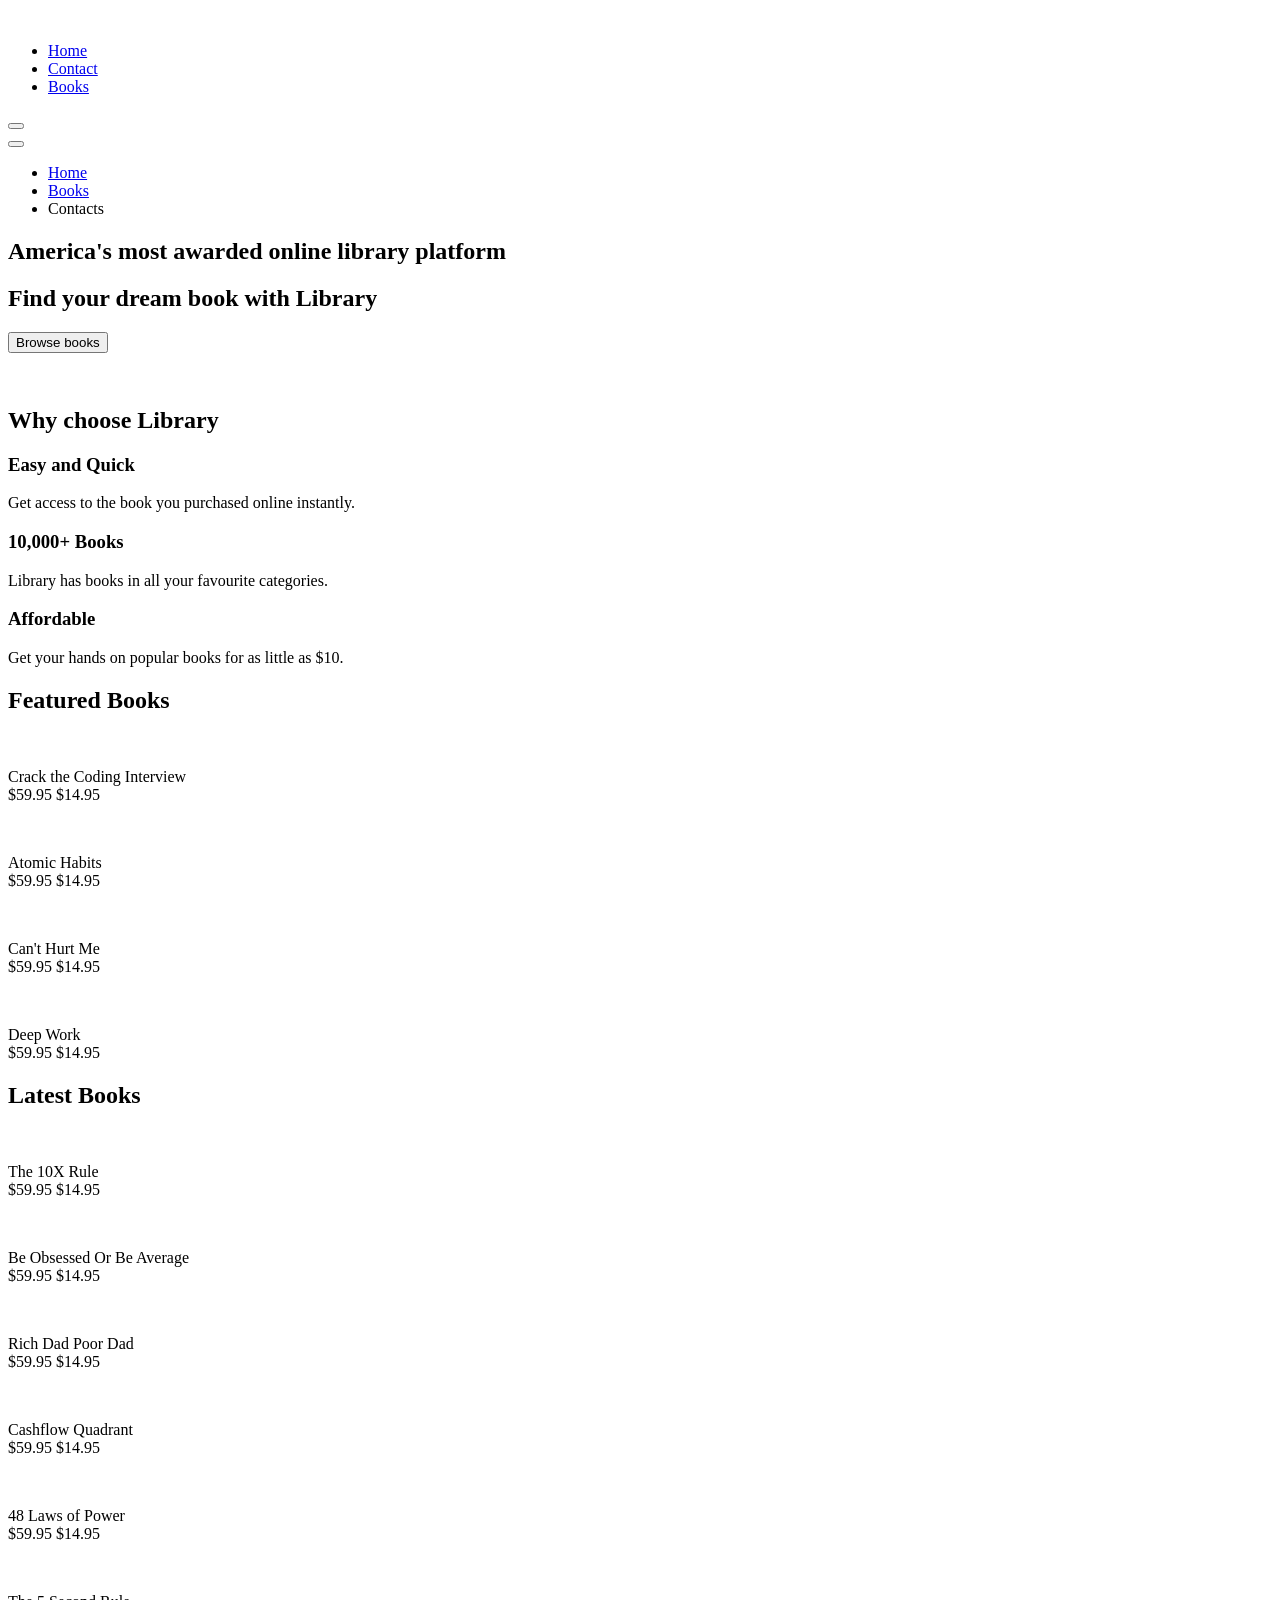
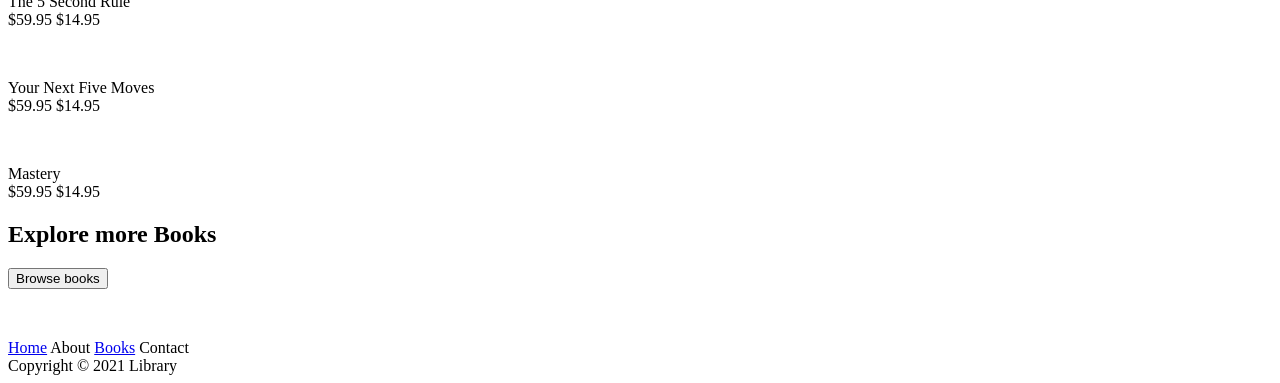
==== index.html @ 930d3413 "Updated sorting and star features" ====
<!DOCTYPE html>
<html lang="en">

<head>
  <meta charset="UTF-8">
  <meta http-equiv="X-UA-Compatible" content="IE=edge">
  <meta name="viewport" content="width=device-width, initial-scale=1.0">
  <title>Library</title>
  <link rel="stylesheet" href="styles.css">
  <script src="https://kit.fontawesome.com/bff019355e.js" crossorigin="anonymous"></script>
  <script src="index.js"></script>
</head>

<body>
  <section id="landing">
    <nav>
      <div class="nav__container">
        <img class="logo" src="assets/Library.svg" alt="">
        <ul class="nav__links">
          <li><a href="#" class="nav__link">Home</a></li>
          <li><a href="#" class="nav__link">Contact</a></li>
          <li><a href="#" class="nav__link nav__link--primary">Books</a></li>
        </ul>
        <button class="btn__menu" onclick="openMenu()">
          <i class="fas fa-bars"></i>
        </button>
        <div class="menu__backdrop">
          <button class="btn__menu btn__menu--close" onclick="closeMenu()">
            <i class="fas fa-times"></i>
          </button>
          <ul class="menu__links">
            <li class="menu__list">
              <a href="#" class="menu__link" onclick="closeMenu()">Home</a>
            </li>
            <li class="menu__list">
              <a href="#features" class="menu__link" onclick="closeMenu()">Books</a>
            </li>
            <li class="menu__list">
              <a class="menu__link no-cursor" onclick="closeMenu()">Contacts</a>
            </li>
          </ul>
        </div>
      </div>
    </nav>
    <header>
      <div class="header__container">
        <div class="header__description">
          <h1>America's most awarded online library platform</h1>
          <h2>Find your dream book with <span class="purple">Library</span></h2>
          <a href="#features">
            <button class="btn">Browse books</button>
          </a>
        </div>
        <figure class="header__img--wrapper">
          <img src="assets/Undraw_Books.svg" alt="">
        </figure>
      </div>
    </header>
  </section>

  <main>
    <section id="highlights">
      <div class="container">
        <div class="row">
          <h2 class="section__title">
            Why choose <span class="purple">Library</span>
          </h2>
          <div class="highlight__wrapper">
            <div class="highlight">
              <div class="highlight__img">
                <i class="fas fa-bolt"></i>
              </div>
              <h3 class="highlight__subtitle">
                Easy and Quick
              </h3>
              <p class="highlight__para">
                Get access to the book you purchased online instantly.
              </p>
            </div>
            <div class="highlight">
              <div class="highlight__img">
                <i class="fas fa-book-open"></i>
              </div>
              <h3 class="highlight__subtitle">
                10,000+ Books
              </h3>
              <p class="highlight__para">
                Library has books in all your favourite categories.
              </p>
            </div>
            <div class="highlight">
              <div class="highlight__img">
                <i class="fas fa-tags"></i>
              </div>
              <h3 class="highlight__subtitle">
                Affordable
              </h3>
              <p class="highlight__para">
                Get your hands on popular books for as little as $10.
              </p>
            </div>
          </div>
        </div>
      </div>
    </section>

    <section id="features">
      <div class="container">
        <div class="row">
          <h2 class="section__title">
            Featured <span class="purple">Books</span>
          </h2>
          <div class="books">
            <div class="book">
              <figure class="book__img--wrapper">
                <img class="book__img" src="assets/crack the coding interview.png" alt="">
              </figure>
              <div class="book__title">
                Crack the Coding Interview
              </div>
              <div class="book__ratings">
                <i class="fas fa-star"></i>
                <i class="fas fa-star"></i>
                <i class="fas fa-star"></i>
                <i class="fas fa-star"></i>
                <i class="fas fa-star-half-alt"></i>
              </div>
              <div class="book__price">
                <span class="book__price--normal">$59.95</span> $14.95
              </div>
            </div>
            <div class="book">
              <figure class="book__img--wrapper">
                <img class="book__img" src="assets/atomic habits.jpg" alt="">
              </figure>
              <div class="book__title">
                Atomic Habits
              </div>
              <div class="book__ratings">
                <i class="fas fa-star"></i>
                <i class="fas fa-star"></i>
                <i class="fas fa-star"></i>
                <i class="fas fa-star"></i>
                <i class="fas fa-star-half-alt"></i>
              </div>
              <div class="book__price">
                <span class="book__price--normal">$59.95</span> $14.95
              </div>
            </div>
            <div class="book">
              <figure class="book__img--wrapper">
                <img class="book__img" src="assets/david goggins.jpeg" alt="">
              </figure>
              <div class="book__title">
                Can't Hurt Me
              </div>
              <div class="book__ratings">
                <i class="fas fa-star"></i>
                <i class="fas fa-star"></i>
                <i class="fas fa-star"></i>
                <i class="fas fa-star"></i>
                <i class="fas fa-star-half-alt"></i>
              </div>
              <div class="book__price">
                <span class="book__price--normal">$59.95</span> $14.95
              </div>
            </div>
            <div class="book">
              <figure class="book__img--wrapper">
                <img class="book__img" src="assets/deep work.jpeg" alt="">
              </figure>
              <div class="book__title">
                Deep Work
              </div>
              <div class="book__ratings">
                <i class="fas fa-star"></i>
                <i class="fas fa-star"></i>
                <i class="fas fa-star"></i>
                <i class="fas fa-star"></i>
                <i class="fas fa-star-half-alt"></i>
              </div>
              <div class="book__price">
                <span class="book__price--normal">$59.95</span> $14.95
              </div>
            </div>
          </div>
        </div>
      </div>
    </section>

    <section id="recent">
      <div class="container">
        <div class="row">
          <h2 class="section__title">
            Latest <span class="purple">Books</span>
          </h2>
          <div class="books">
            <div class="book">
              <figure class="book__img--wrapper">
                <img class="book__img" src="assets/book-1.jpeg" alt="">
              </figure>
              <div class="book__title">
                The 10X Rule
              </div>
              <div class="book__ratings">
                <i class="fas fa-star"></i>
                <i class="fas fa-star"></i>
                <i class="fas fa-star"></i>
                <i class="fas fa-star"></i>
                <i class="fas fa-star-half-alt"></i>
              </div>
              <div class="book__price">
                <span class="book__price--normal">$59.95</span> $14.95
              </div>
            </div>
            <div class="book">
              <figure class="book__img--wrapper">
                <img class="book__img" src="assets/book-2.jpeg" alt="">
              </figure>
              <div class="book__title">
                Be Obsessed Or Be Average
              </div>
              <div class="book__ratings">
                <i class="fas fa-star"></i>
                <i class="fas fa-star"></i>
                <i class="fas fa-star"></i>
                <i class="fas fa-star"></i>
                <i class="fas fa-star-half-alt"></i>
              </div>
              <div class="book__price">
                <span class="book__price--normal">$59.95</span> $14.95
              </div>
            </div>
            <div class="book">
              <figure class="book__img--wrapper">
                <img class="book__img" src="assets/book-3.jpeg" alt="">
              </figure>
              <div class="book__title">
                Rich Dad Poor Dad
              </div>
              <div class="book__ratings">
                <i class="fas fa-star"></i>
                <i class="fas fa-star"></i>
                <i class="fas fa-star"></i>
                <i class="fas fa-star"></i>
                <i class="fas fa-star-half-alt"></i>
              </div>
              <div class="book__price">
                <span class="book__price--normal">$59.95</span> $14.95
              </div>
            </div>
            <div class="book">
              <figure class="book__img--wrapper">
                <img class="book__img" src="assets/book-4.jpeg" alt="">
              </figure>
              <div class="book__title">
                Cashflow Quadrant
              </div>
              <div class="book__ratings">
                <i class="fas fa-star"></i>
                <i class="fas fa-star"></i>
                <i class="fas fa-star"></i>
                <i class="fas fa-star"></i>
                <i class="fas fa-star-half-alt"></i>
              </div>
              <div class="book__price">
                <span class="book__price--normal">$59.95</span> $14.95
              </div>
            </div>
            <div class="book">
              <figure class="book__img--wrapper">
                <img class="book__img" src="assets/book-5.jpeg" alt="">
              </figure>
              <div class="book__title">
                48 Laws of Power
              </div>
              <div class="book__ratings">
                <i class="fas fa-star"></i>
                <i class="fas fa-star"></i>
                <i class="fas fa-star"></i>
                <i class="fas fa-star"></i>
                <i class="fas fa-star-half-alt"></i>
              </div>
              <div class="book__price">
                <span class="book__price--normal">$59.95</span> $14.95
              </div>
            </div>
            <div class="book">
              <figure class="book__img--wrapper">
                <img class="book__img" src="assets/book-6.jpeg" alt="">
              </figure>
              <div class="book__title">
                The 5 Second Rule
              </div>
              <div class="book__ratings">
                <i class="fas fa-star"></i>
                <i class="fas fa-star"></i>
                <i class="fas fa-star"></i>
                <i class="fas fa-star"></i>
                <i class="fas fa-star-half-alt"></i>
              </div>
              <div class="book__price">
                <span class="book__price--normal">$59.95</span> $14.95
              </div>
            </div>
            <div class="book">
              <figure class="book__img--wrapper">
                <img class="book__img" src="assets/book-7.jpg" alt="">
              </figure>
              <div class="book__title">
                Your Next Five Moves
              </div>
              <div class="book__ratings">
                <i class="fas fa-star"></i>
                <i class="fas fa-star"></i>
                <i class="fas fa-star"></i>
                <i class="fas fa-star"></i>
                <i class="fas fa-star-half-alt"></i>
              </div>
              <div class="book__price">
                <span class="book__price--normal">$59.95</span> $14.95
              </div>
            </div>
            <div class="book">
              <figure class="book__img--wrapper">
                <img class="book__img" src="assets/book-8.jpeg" alt="">
              </figure>
              <div class="book__title">
                Mastery
              </div>
              <div class="book__ratings">
                <i class="fas fa-star"></i>
                <i class="fas fa-star"></i>
                <i class="fas fa-star"></i>
                <i class="fas fa-star"></i>
                <i class="fas fa-star-half-alt"></i>
              </div>
              <div class="book__price">
                <span class="book__price--normal">$59.95</span> $14.95
              </div>
            </div>
          </div>
        </div>
      </div>
    </section>

    <section id="explore">
      <div class="container">
        <div class="row row__column">
          <h2>Explore more <span class="purple">Books</span></h2>
          <a href="#features">
            <button class="btn">Browse books</button>
          </a>
        </div>
      </div>
    </section>
  </main>

  <footer>
    <div class="container">
      <div class="row row__column">
        <a href="#">
          <figure class="footer__logo">
            <img src="assets/Library.svg" class="footer__logo--img" alt="">
          </figure>
        </a>
        <div class="footer__list">
          <a href="#" class="footer__link">Home</a>
          <a class="footer__link no-cursor">About</a>
          <a href="#features" class="footer__link">Books</a>
          <a class="footer__link no-cursor">Contact</a>
        </div>
        <div class="footer__copyright">Copyright &copy; 2021 Library</div>
      </div>
    </div>
  </footer>
</body>

</html>
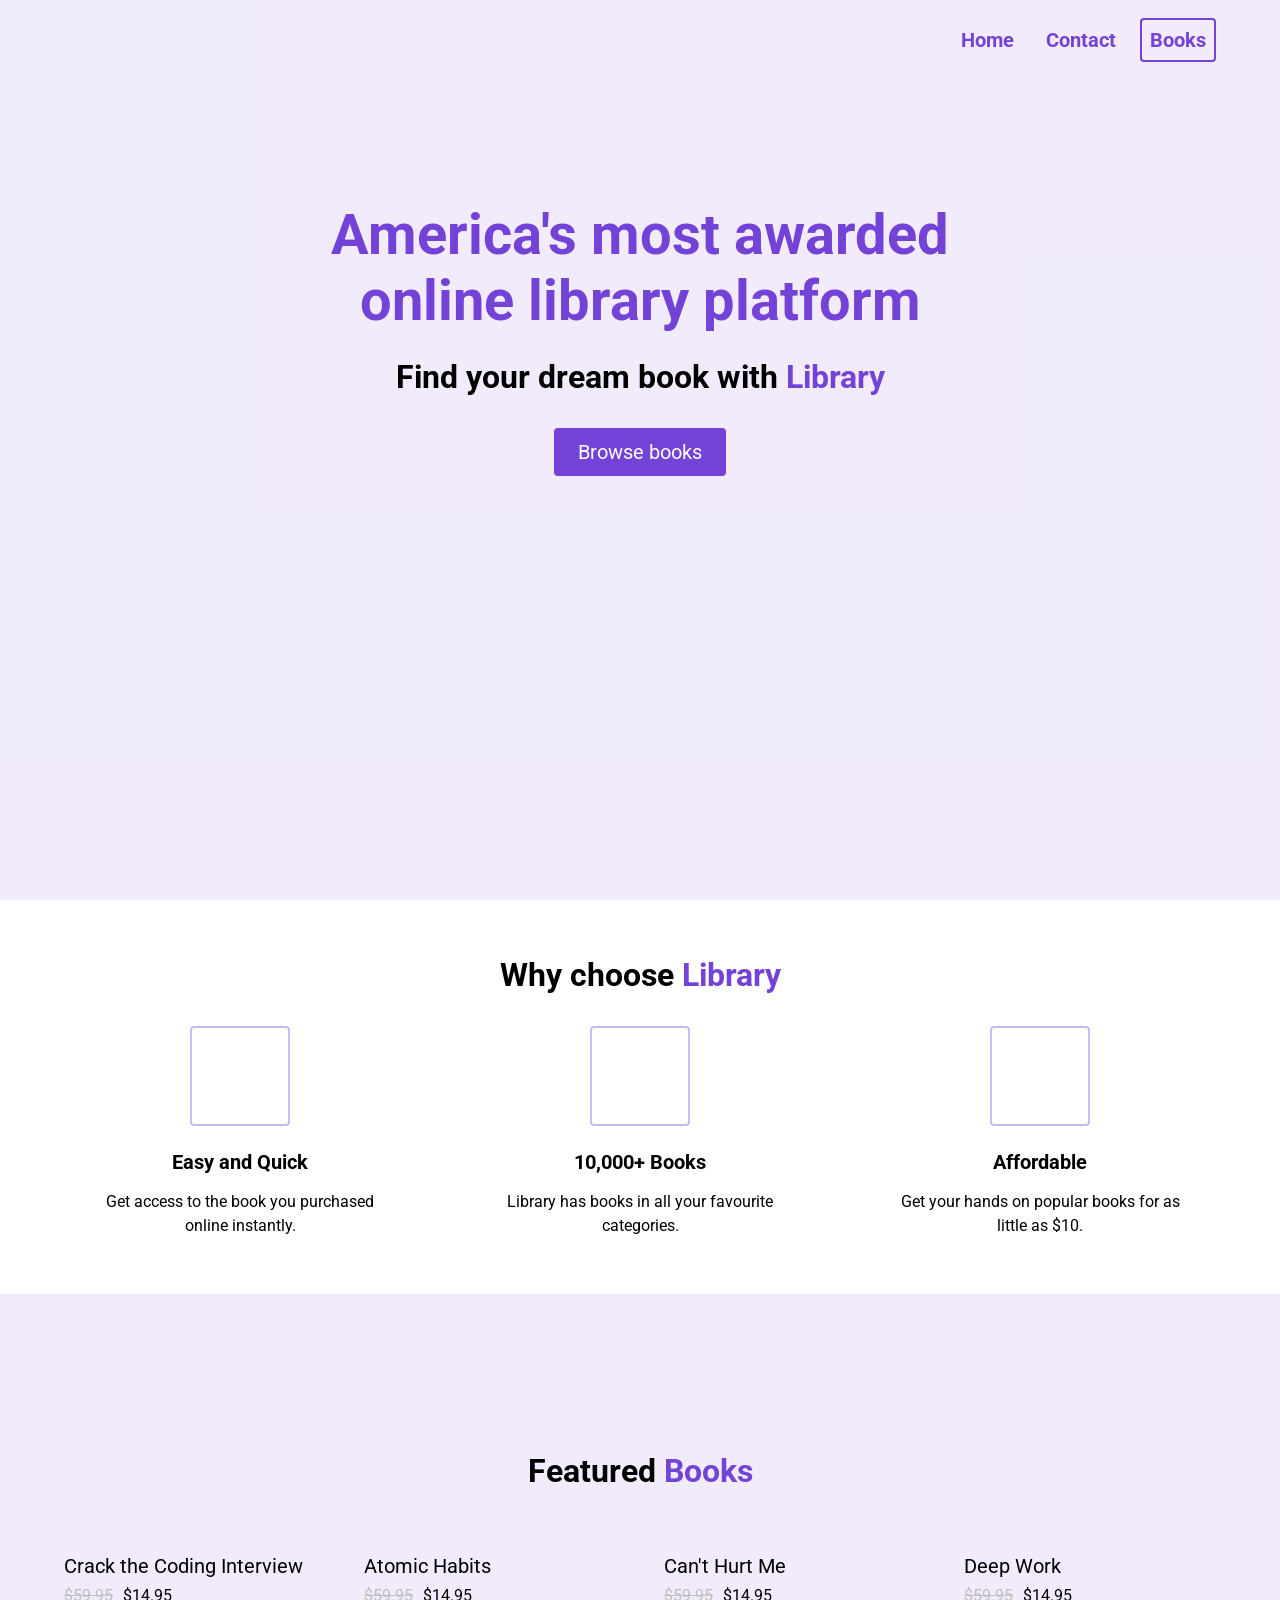
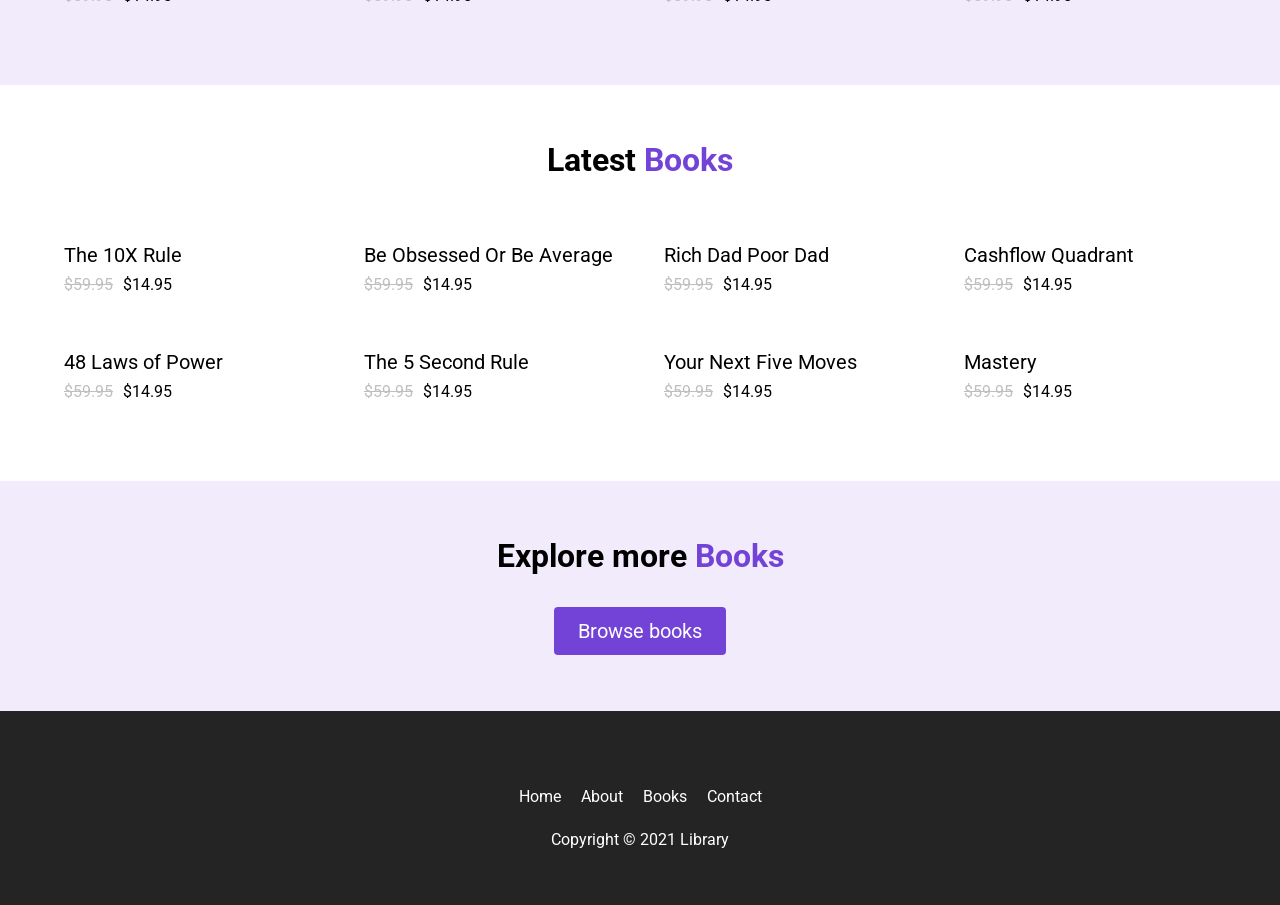
==== commit 7f998b48: "Updated" ====
--- a/index.html
+++ b/index.html
@@ -8,7 +8,7 @@
   <title>Library</title>
   <link rel="stylesheet" href="styles.css">
   <script src="https://kit.fontawesome.com/bff019355e.js" crossorigin="anonymous"></script>
-  <script src="index.js"></script>
+  <script src="index.js" defer></script>
 </head>
 
 <body>
--- a/styles.css
+++ b/styles.css
@@ -0,0 +1,523 @@
+@import url('https://fonts.googleapis.com/css2?family=Roboto:wght@400;500;700&display=swap');
+* {
+  padding: 0;
+  margin: 0;
+  box-sizing: border-box;
+  font-family: 'Roboto', sans-serif;
+}
+
+html {
+  scroll-behavior: smooth;
+}
+
+body {
+  max-width: 100vw;
+  overflow-x: hidden;
+}
+
+nav {
+  height: 80px;
+  display: flex;
+}
+
+img {
+  width: 100%;
+}
+
+p {
+  line-height: 1.5;
+}
+
+a {
+  text-decoration: none;
+}
+
+a:hover {
+  text-decoration: underline;
+}
+
+
+
+ul {
+  display: flex;
+}
+
+li {
+  list-style-type: none;
+}
+
+h1 {
+  font-size: 56px;
+  color: #7342d6;
+  margin-bottom: 24px;
+  text-align: center;
+}
+
+h2 {
+  font-size: 32px;
+  margin-bottom: 32px;
+  text-align: center;
+}
+
+button {
+  cursor: pointer;
+}
+
+button:active {
+  transform: translateY(1px);
+}
+
+.btn {
+  background-color: #7342d6;
+  color: white;
+  padding: 12px 24px;
+  font-size: 20px;
+  border-radius: 4px;
+  border: none;
+}
+
+.purple {
+  color: #7342d6;
+}
+
+.logo {
+  width: 160px;
+}
+
+.nav__container {
+  width: 100%;
+  max-width: 1200px;
+  padding: 0 24px;
+  display: flex;
+  justify-content: space-between;
+  align-items: center;
+  margin: 0 auto;
+}
+
+.nav__link {
+  margin-left: 16px;
+  text-decoration: none;
+  font-size: 20px;
+  color: #7342d6;
+  font-weight: bold;
+  padding: 8px;
+}
+
+.nav__link:hover {
+  text-decoration: underline;
+}
+
+.nav__link--primary {
+  border: 2px solid #7342d6;
+  border-radius: 4px;
+}
+
+.nav__link--primary:hover {
+  text-decoration: none;
+}
+
+.btn__menu {
+  background-color: transparent;
+  font-size: 40px;
+  border: none;
+  color: #7342d6;
+  display: none;
+}
+
+.menu__backdrop {
+  position: absolute;
+  background-color: #242424;
+  top: 0;
+  left: 0;
+  right: 0;
+  bottom: 0;
+  z-index: 99;
+  display: flex;
+  align-items: center;
+  justify-content: center;
+  visibility: hidden;
+  transition: all 300ms ease;
+  opacity: 0;
+  transform: translate(100%);
+}
+
+.menu--open {
+  max-height: 100vh;
+  overflow: hidden;
+}
+
+.menu--open .menu__backdrop {
+  visibility: visible !important;
+  opacity: 1;
+  transform: translate(0);
+}
+
+.menu__links {
+  display: flex;
+  flex-direction: column;
+  align-items: center;
+}
+
+.menu__list {
+  padding: 32px 0;
+}
+
+.menu__link {
+  color: white;
+  font-size: 40px;
+}
+
+.btn__menu--close {
+  position: absolute;
+  top: 10px;
+  right: 20px;
+  padding: 8px;
+  color: white;
+}
+
+
+/* 
+
+LANDING
+
+*/
+
+#landing {
+  background-color: rgba(115, 66, 214, 0.1)
+}
+
+header {
+  height: calc(100vh - 80px);
+}
+
+.header__container {
+  width: 100%;
+  max-width: 720px;
+  margin: 0 auto;
+  height: 100%;
+  display: flex;
+  flex-direction: column;
+  justify-content: space-around;
+}
+
+.header__description {
+  display: flex;
+  flex-direction: column;
+  align-items: center;
+}
+
+.header__img--wrapper {
+  padding: 20px;
+
+  /* Added this after the tutorial to 
+  show it over the wave on larger screens */
+  z-index: 100;
+}
+
+.container {
+  padding: 56px 0;
+}
+
+.row {
+  width: 100%;
+  max-width: 1200px;
+  margin: 0 auto;
+}
+
+.row__column {
+  display: flex;
+  flex-direction: column;
+  align-items: center;
+}
+
+.no-cursor {
+  cursor: not-allowed;
+}
+/* 
+
+HIGHLIGHTS 
+
+*/
+
+#highlights {
+  position: relative;
+  max-width: 100vw;
+}
+
+#highlights:after,
+#highlights:before {
+  background: url('assets/wave.svg');
+  content: "";
+  position: absolute;
+  width: 101vw;
+  height: 12vw;
+  left: 0;
+  z-index: 1;
+  background-size: cover;
+  background-repeat: no-repeat;
+}
+
+#highlights:before {
+  transform: translateY(-100%);
+  top: 1px;
+}
+
+#highlights:after {
+  transform: translateY(100%) rotate(180deg);
+  bottom: 1px;
+}
+
+.highlight__wrapper {
+  display: flex;
+  flex-wrap: wrap;
+}
+
+.highlight {
+  padding: 0 24px;
+  width: calc(100% / 3);
+  display: flex;
+  align-items: center;
+  flex-direction: column;
+}
+
+.highlight__para {
+  text-align: center;
+  max-width: 280px;
+}
+
+.highlight__img {
+  border: 2px solid #7342d65d;
+  color: #7342d6;
+  width: 100px;
+  height: 100px;
+  display: flex;
+  align-items: center;
+  justify-content: center;
+  border-radius: 4px;
+  font-size: 32px;
+  margin-bottom: 24px;
+}
+
+.highlight__subtitle {
+  font-size: 20px;
+  margin-bottom: 16px;
+  text-align: center;
+}
+
+/* 
+
+FEATURES 
+
+*/
+
+#features {
+  padding-top: 8vw;
+  background-color: rgba(115, 66, 214, 0.1);
+}
+
+.books {
+  display: flex;
+  flex-wrap: wrap;
+}
+
+.book {
+  width: 25%;
+  padding: 24px;
+}
+
+.book__img {
+  max-height: 380px;
+  transition: all 300ms ease;
+  cursor: pointer;
+  /* Added after tutorial to maintain image aspect ratio */
+  object-fit: contain;
+  object-position: left;
+}
+
+.book__img--wrapper {
+  margin-bottom: 8px;
+  border-radius: 4px;
+  overflow: hidden;
+  display: flex;
+}
+
+.book:hover .book__img {
+  transform: scale(1.03);
+}
+
+.book__title {
+  font-size: 20px;
+  margin-bottom: 8px;
+}
+
+.book__title:hover {
+  text-decoration: underline;
+  cursor: pointer;}
+
+.book__ratings {
+  margin-bottom: 8px;
+  color: #fabf2a;
+}
+
+.book__price--normal {
+  text-decoration: line-through;
+  padding-right: 6px;
+  color: #bfbfbf;
+}
+
+/* 
+
+EXPLORE
+
+*/
+
+#explore {
+  background-color: rgba(115, 66, 214, 0.1);
+}
+
+/* 
+
+FOOTER
+
+*/
+
+footer {
+  background-color: #242424;
+}
+
+.footer__logo {
+  display: flex;
+}
+
+.footer__logo--img {
+  width: 160px;
+  filter: grayscale(1) invert(1);
+}
+
+.footer__link,
+.footer__copyright {
+  color: #fff;
+}
+
+.footer__list {
+  margin: 20px 0 24px 0;
+}
+
+.footer__link {
+  padding: 0 8px;
+}
+
+/* 
+**
+
+BOOKS PAGE
+
+**
+*/
+
+#books__body {
+  background-color: rgba(115, 66, 214, 0.1);
+  display: flex;
+  flex-direction: column;
+  min-height: 100vh;
+}
+
+#books__main {
+  flex: 1;
+}
+
+.books__header {
+  display: flex;
+  justify-content: space-between;
+  align-items: center;
+  padding: 0 24px;
+}
+
+.books__header--title {
+  margin-bottom: 0;
+}
+
+select {
+  background-color: #fff;
+  border-radius: 4px;
+  border: 1px solid #dcdfe6;
+  color: #606266;
+  height: 40px;
+  line-height: 40px;
+  outline: none;
+  padding: 0 16px;
+  width: 100%;
+  max-width: 200px;
+}
+
+.books__loading {
+  display: flex;
+  align-items: center;
+  justify-content: center;
+  padding-top: 60px;
+  font-size: 60px;
+  color: #7342d6;
+}
+.books__loading--spinner{
+  display: none !important;
+}
+.books__loading .books__loading--spinner{
+  display: block !important;
+}
+
+.fa-spinner {
+  animation: rotate 600ms infinite linear;
+}
+
+@keyframes rotate {
+  0% {
+    transform: rotate(0);
+  }
+
+  100% {
+    transform: rotate(360deg);
+  }
+}
+
+/* SMALL PHONES, TABLETS, LARGE SMARTPHONES */
+@media (max-width: 768px) {
+  .header__description {
+    padding: 0 24px;
+  }
+
+  h1 {
+    font-size: 40px;
+  }
+
+  h2 {
+    font-size: 26px;
+  }
+
+  button {
+    font-size: 18px;
+  }
+
+  .book {
+    width: 50%;
+  }
+}
+
+
+/* SMALL PHONES, LARGE SMARTPHONES */
+@media (max-width: 550px) {
+  .btn__menu {
+    display: block;
+  }
+
+  .nav__links {
+    display: none;
+  }
+
+  .highlight {
+    width: 100%;
+  }
+
+  .highlight:not(:last-child) {
+    margin-bottom: 24px;
+  }
+}
